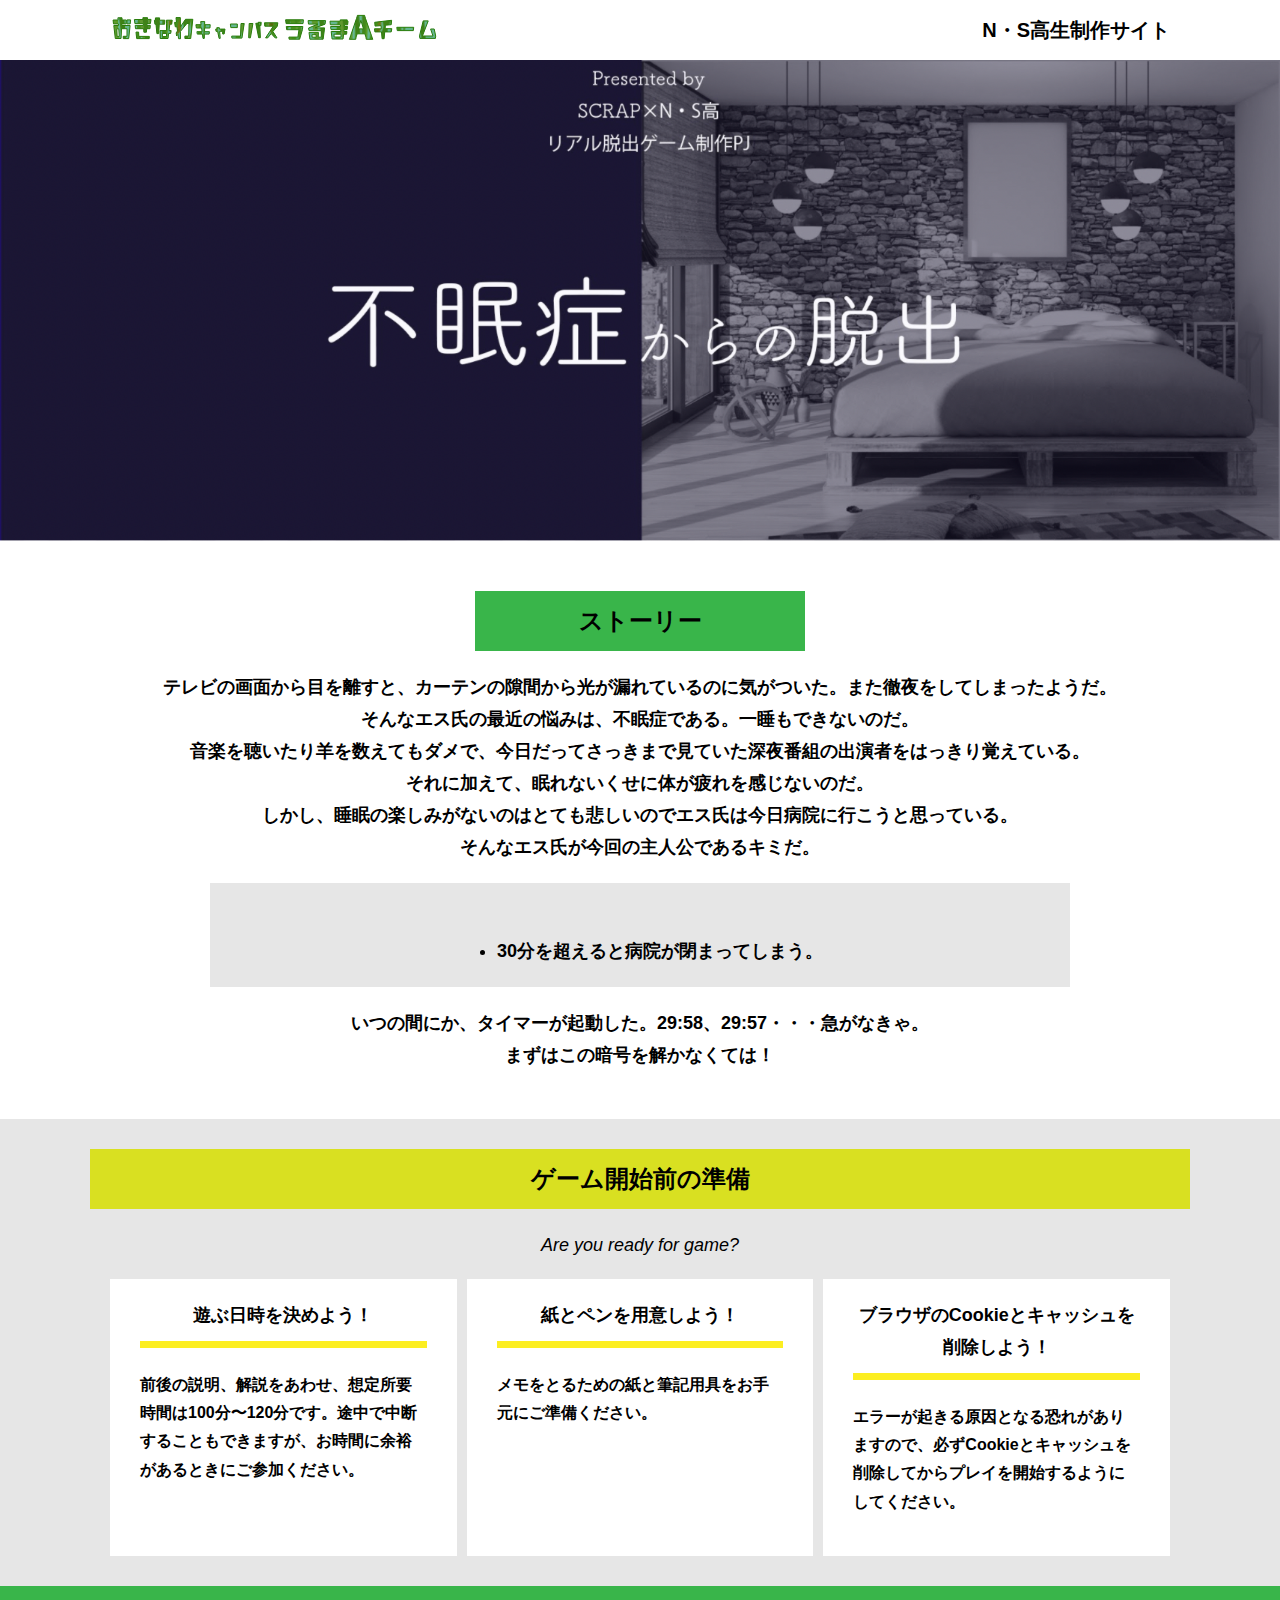
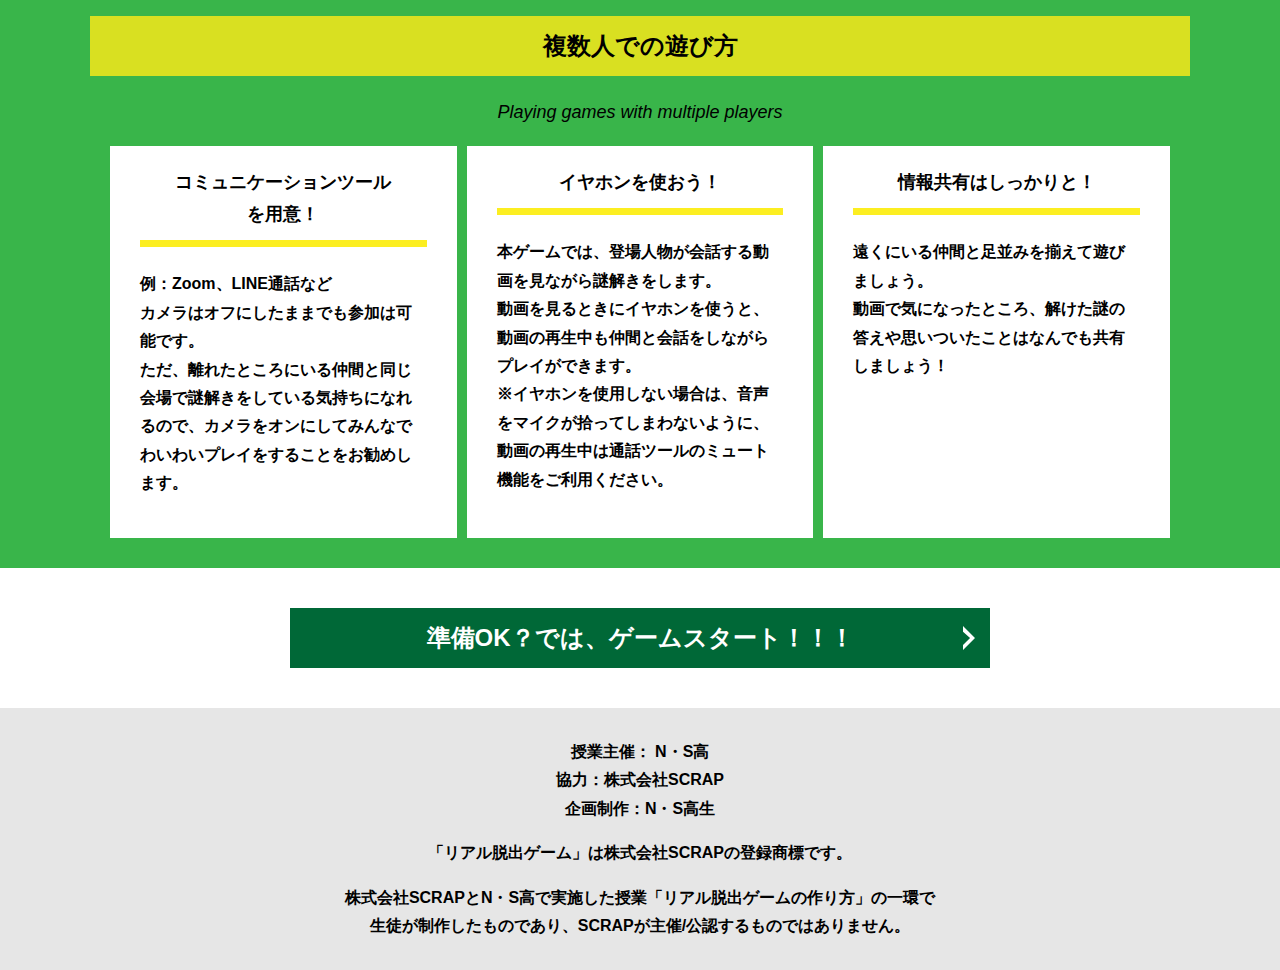
==== index.html @ b4cab255 "Update index.html" ====
<!DOCTYPE html>
<html lang="ja">
<head>
  <meta charset="UTF-8">
  <meta http-equiv="X-UA-Compatible" content="IE=edge">
  <meta name="viewport" content="width=device-width, initial-scale=1.0">
  <title>不眠症からの脱出 │ Project N</title>
  <link rel="stylesheet" href="assets/css/normalize.css">
  <link rel="stylesheet" href="assets/css/style.css">
</head>
<body>
  <svg width="0" height="0" class="hidden">
    <symbol xmlns="http://www.w3.org/2000/svg" viewBox="0 0 12.47 24.94" id="arrow" class="arrow_svg">
      <title>arrow</title>
      <polygon points="0 24.94 0 19.66 7.35 12.47 0 5.92 0 0 12.47 12.47 0 24.94"/>
    </symbol>
  </svg>
  <header class="header">
    <div class="container">
      <div class="header__logo"><img src="assets/images/logo.svg" alt="チームロゴ"></div>
      <div class="header__name">N・S高生制作サイト</div>
    </div>
  </header>
  <main class="main index-page">
    <!-- タイトルエリア　ここから -->
    <h1 class="main-title"><img src="assets/images/TOP2.png" alt="Presented by SCRAP×N・S高リアル脱出ゲーム制作PJ 封鎖された家庭科室からの脱出"></h1>
    <!-- タイトルエリア　ここまで -->
    <section class="section section--story">
      <div class="container">
        <h2 class="section-title section-title--keycolor section-title--story">ストーリー</h2>
        <div class="story">
          <p class="text-center">
            テレビの画面から目を離すと、カーテンの隙間から光が漏れているのに気がついた。また徹夜をしてしまったようだ。<br>
            そんなエス氏の最近の悩みは、不眠症である。一睡もできないのだ。<br>
            音楽を聴いたり羊を数えてもダメで、今日だってさっきまで見ていた深夜番組の出演者をはっきり覚えている。<br>
            それに加えて、眠れないくせに体が疲れを感じないのだ。<br>
            しかし、睡眠の楽しみがないのはとても悲しいのでエス氏は今日病院に行こうと思っている。<br>
            そんなエス氏が今回の主人公であるキミだ。<br>
           </p>
          <div class="story__note__outer bg-color--gray">
            <ul class="story__note">
              
            　 <li>30分を超えると病院が閉まってしまう。</li>
            </ul>
          </div>
          <p class="text-center">いつの間にか、タイマーが起動した。29:58、29:57・・・急がなきゃ。<br>
            まずはこの暗号を解かなくては！</p>
        </div>
      </div>
    </section>
    <section class="section bg-color--gray">
      <div class="container">
        <h2 class="section-title">ゲーム開始前の準備</h2>
        <p class="font-eng text-center">Are you ready for game?</p>
        <!--
          class名"row"内のclass名"column"が横並びになります。
          改行する場合は以下のように追加してください。
          <div class="row">
            <div class="column">
              ～ 内容 ～
            </div>
          </div>
        -->
        <div class="row">
          <div class="column">
            <div class="card">
              <h3 class="card__title">遊ぶ日時を決めよう！</h3>
              <p class="card__content">前後の説明、解説をあわせ、想定所要時間は100分〜120分です。途中で中断することもできますが、お時間に余裕があるときにご参加ください。</p>
            </div>
          </div>
          <div class="column">
            <div class="card">
              <h3 class="card__title">紙とペンを用意しよう！</h3>
              <p class="card__content">メモをとるための紙と筆記用具をお手元にご準備ください。</p>
            </div>
          </div>
          <div class="column">
            <div class="card">
              <h3 class="card__title">ブラウザのCookieとキャッシュを<br>削除しよう！</h3>
              <p class="card__content">エラーが起きる原因となる恐れがありますので、必ずCookieとキャッシュを削除してからプレイを開始するようにしてください。</p>
            </div>
          </div>
        </div>
      </div>
    </section>
    <section class="section bg-color--keycolor">
      <div class="container">
        <h2 class="section-title">複数人での遊び方</h2>
        <p class="font-eng text-center">Playing games with multiple players</p>
        <div class="row">
          <div class="column">
            <div class="card">
              <h3 class="card__title">コミュニケーションツール<br>を用意！</h3>
              <p class="card__content">例：Zoom、LINE通話など<br>
                カメラはオフにしたままでも参加は可能です。<br>
                ただ、離れたところにいる仲間と同じ会場で謎解きをしている気持ちになれるので、カメラをオンにしてみんなでわいわいプレイをすることをお勧めします。</p>
            </div>
          </div>
          <div class="column">
            <div class="card">
              <h3 class="card__title">イヤホンを使おう！</h3>
              <p class="card__content">本ゲームでは、登場人物が会話する動画を見ながら謎解きをします。<br>
                動画を見るときにイヤホンを使うと、動画の再生中も仲間と会話をしながらプレイができます。<br>
                ※イヤホンを使用しない場合は、音声をマイクが拾ってしまわないように、動画の再生中は通話ツールのミュート機能をご利用ください。</p>
            </div>
          </div>
          <div class="column">
            <div class="card">
              <h3 class="card__title">情報共有はしっかりと！</h3>
              <p class="card__content">遠くにいる仲間と足並みを揃えて遊びましょう。<br>
                動画で気になったところ、解けた謎の答えや思いついたことはなんでも共有しましょう！</p>
            </div>
          </div>
        </div>
      </div>
    </section>
    <section class="section">
      <div class="container">
        <a class="btn" href="main.html">準備OK？では、ゲームスタート！！！<svg class="btn__arrow"><use xlink:href="#arrow"></use></svg></a>
      </div>
    </section>
  </main>
  <footer class="footer section bg-color--gray">
    <div class="container">
      <p class="text-center">授業主催： N・S高<br>協力：株式会社SCRAP<br>企画制作：N・S高生</p>
      <p class="text-center">「リアル脱出ゲーム」は株式会社SCRAPの登録商標です。</p>
      <p class="text-center">株式会社SCRAPとN・S高で実施した授業「リアル脱出ゲームの作り方」の一環で<br>生徒が制作したものであり、SCRAPが主催/公認するものではありません。</p>
    </div>
  </footer>
</body>
</html>
---- assets/css/style.css ----
@charset "UTF-8";
/****************************
 * 共通CSSのテンプレートです。
*****************************/
*,
*::before,
*::after {
  -webkit-box-sizing: border-box;
          box-sizing: border-box;
}

html {
  font-size: 18px;
  -webkit-box-sizing: border-box;
          box-sizing: border-box;
}

body {
  overflow-x: hidden;
  font-family: "游ゴシック体", "Yu Gothic", YuGothic, "ヒラギノ角ゴ Pro", "Hiragino Kaku Gothic Pro", "メイリオ", "Meiryo", sans-serif;
  font-size: 18px;
  line-height: 1.77778;
  font-weight: bold;
  text-decoration: none;
  border: none;
  list-style: none;
  color: #000;
  margin: 0;
}

img {
  width: 100%;
}

figure {
  margin: 0;
}

figcaption {
  margin-top: 30px;
  font-size: 14px;
}

@media screen and (max-width: 767px) {
  figcaption {
    font-size: 13px;
  }
}

input[type=text] {
  font-size: 18px;
  border: none;
  padding: 25px 35px;
  display: block;
  margin: 0 auto;
  max-width: 580px;
  width: 100%;
}

::-webkit-input-placeholder {
  color: #999;
}

:-ms-input-placeholder {
  color: #999;
}

::-ms-input-placeholder {
  color: #999;
}

::placeholder {
  color: #999;
}

button {
  cursor: pointer;
  display: block;
  border: none;
  margin: 0 auto;
  background-color: #006837;
  color: #fff;
  width: 287px;
  height: 55px;
}

/*******************
* Layout
*******************/
.section {
  padding-top: 30px;
  padding-bottom: 30px;
}

.section--clear {
  /* ステージクリア画面 */
  position: fixed;
  display: none;
  /* 読み込み時に一瞬表示されるのを防ぐ */
  -webkit-box-pack: center;
      -ms-flex-pack: center;
          justify-content: center;
  -webkit-box-align: center;
      -ms-flex-align: center;
          align-items: center;
  top: 0;
  bottom: 0;
  left: 0;
  right: 0;
  z-index: 200;
}

.section--clear.isClear {
  display: -webkit-box;
  display: -ms-flexbox;
  display: flex;
}

.container {
  width: 1100px;
  padding-left: 20px;
  padding-right: 20px;
  margin: 0 auto;
}

@media screen and (max-width: 1100px) {
  .container {
    width: calc(100% - 40px);
  }
}

.row {
  display: -webkit-box;
  display: -ms-flexbox;
  display: flex;
  -ms-flex-line-pack: stretch;
      align-content: stretch;
  gap: 10px;
}

.row + .row {
  margin-top: 20px;
}

.column {
  width: 100%;
}

.card {
  background-color: #fff;
  margin-bottom: 20px;
  height: 100%;
}

.card__title {
  font-size: 18px;
  text-align: center;
  margin: 0;
  padding: 20px 30px;
  position: relative;
  cursor: pointer;
}

.card__content {
  -webkit-transition: all 0.3s;
  transition: all 0.3s;
  font-size: 16px;
  padding: 20px 30px;
  margin: 0;
  position: relative;
}

.card__content::before {
  display: block;
  content: '';
  width: calc(100% - 60px);
  height: 7px;
  background-color: #fcee21;
  position: absolute;
  top: -10px;
  left: 30px;
}

.hint-page .card {
  height: auto;
}

.hint-page .card__content {
  display: none;
  text-align: center;
}

.hint-page .card__arrow {
  position: absolute;
  top: calc(50% - 12px);
  right: 45px;
  -webkit-transform: rotate(90deg);
          transform: rotate(90deg);
  -webkit-transition: all 0.3s;
  transition: all 0.3s;
  fill: #009245;
  width: 12px;
  height: 24px;
}

.hint-page .card.is-open .card__content {
  display: block;
}

.hint-page .card.is-open .card__arrow {
  -webkit-transform: rotate(-90deg);
          transform: rotate(-90deg);
}

.box {
  padding: 35px 30px;
}

.youtube {
  position: relative;
  width: 100%;
  padding-top: 56.25%;
}

.youtube iframe {
  position: absolute;
  top: 0;
  left: 0;
  width: 100%;
  height: 100%;
}

.youtube__container {
  max-width: 800px;
  margin: 0 auto;
}

/*********************
* Color
*********************/
.bg-color--keycolor {
  background-color: #39b54a;
}

.bg-color--subcolor {
  background-color: #d9e021;
}

.bg-color--gray {
  background-color: #e6e6e6;
}

/*********************
* title
**********************/
.main-title {
  margin: 0;
}

.sub-title {
  text-align: center;
  font-size: 18px;
  line-height: 1.66667;
}

.sub-title__bg {
  background-color: #fcee21;
  padding-left: 1rem;
  padding-right: 1rem;
}

.section-title {
  font-size: 24px;
  line-height: 1.75;
  text-align: center;
  padding: 9px 20px;
  background-color: #d9e021;
  margin: 0 -20px 20px -20px;
}

.section-title__stage {
  display: inline-block;
  margin-right: 2rem;
}

.section-title--keycolorlight {
  background-color: #8cc63f;
}

.section-title--keycolorlight .section-title__stage {
  color: #fff;
}

.section-title--keycolor {
  background-color: #39b54a;
}

.section-title--story {
  width: 330px;
  margin: 0 auto 20px;
}

.section-title--border {
  position: relative;
  font-size: 30px;
  text-align: center;
  line-height: 1.06667;
  margin: 0;
  padding-bottom: 15px;
  color: #006837;
}

.section-title--border::after {
  position: absolute;
  bottom: 0;
  left: calc(50% - 95px);
  display: block;
  content: '';
  background-color: #fff;
  height: 2.6px;
  width: 190px;
}

/******************
* text
******************/
.font-eng {
  font-style: italic;
  font-weight: normal;
}

/*************************
* Button
*************************/
.btn {
  display: block;
  text-decoration: none;
  cursor: pointer;
  background-color: #006837;
  color: #fff;
  font-size: 24px;
  line-height: 1.54167;
  text-align: center;
  padding: 11.5px;
  width: calc(100% - 40px);
  max-width: 700px;
  margin: 10px auto;
  position: relative;
}

.btn:hover {
  opacity: 0.7;
}

.btn__arrow {
  position: absolute;
  top: calc(50% - 12px);
  right: 15px;
  fill: #fff;
  width: 12px;
  height: 24px;
}

/****************
* header
*****************/
.header {
  background-color: #fff;
  height: 60px;
}

.header .container {
  display: -webkit-box;
  display: -ms-flexbox;
  display: flex;
  -webkit-box-pack: justify;
      -ms-flex-pack: justify;
          justify-content: space-between;
  -webkit-box-align: center;
      -ms-flex-align: center;
          align-items: center;
  height: 100%;
}

.header__logo {
  width: 330px;
  height: 42px;
}

.header__name {
  font-size: 20px;
  line-height: 1.1;
}

.footer {
  font-size: 16px;
}

.footer p:first-child {
  margin-top: 0;
}

.footer p:last-child {
  margin-bottom: 0;
}

/********************
* main
********************/
.story__note {
  margin: 0;
}

.story__note__outer {
  width: 860px;
  display: -webkit-box;
  display: -ms-flexbox;
  display: flex;
  padding: 20px;
  margin: 20px auto;
  -webkit-box-pack: center;
      -ms-flex-pack: center;
          justify-content: center;
}

@media screen and (max-width: 940px) {
  .story__note__outer {
    width: 100%;
  }
}

.stage-column__container + .stage-column__container {
  border-top: 2px solid #fff;
}

.answer {
  font-size: 18px;
  margin-bottom: 20px;
  line-height: 80px;
  word-spacing: 20px;
}

.err-message {
  color: #c1272d;
  font-size: 18px;
  text-align: center;
}

.link-hint {
  text-align: center;
  display: block;
  margin-top: 20px;
}

.clear-message {
  background-color: #d9e021;
  padding: 30px 30px 60px;
  position: relative;
}

.clear-message__title {
  position: relative;
  display: block;
  text-align: center;
  color: #006837;
  font-size: 30px;
  padding-bottom: 10px;
  margin-bottom: 35px;
}

.clear-message__title::after {
  content: '';
  position: absolute;
  display: block;
  width: 183px;
  height: 2px;
  background-color: #fff;
  bottom: 0;
  left: calc(50% - (183px/2));
}

.clear-message__content {
  text-align: center;
}

.clear-message__btn {
  position: absolute;
  bottom: -30px;
  left: calc(50% - 144px);
  width: 288px;
  margin: 0;
}

/********************
* Utility
********************/
.text-center {
  text-align: center;
}

.text-left {
  text-align: left;
}

.text-right {
  text-align: right;
}

.hidden {
  display: none;
}
/*# sourceMappingURL=style.css.map */
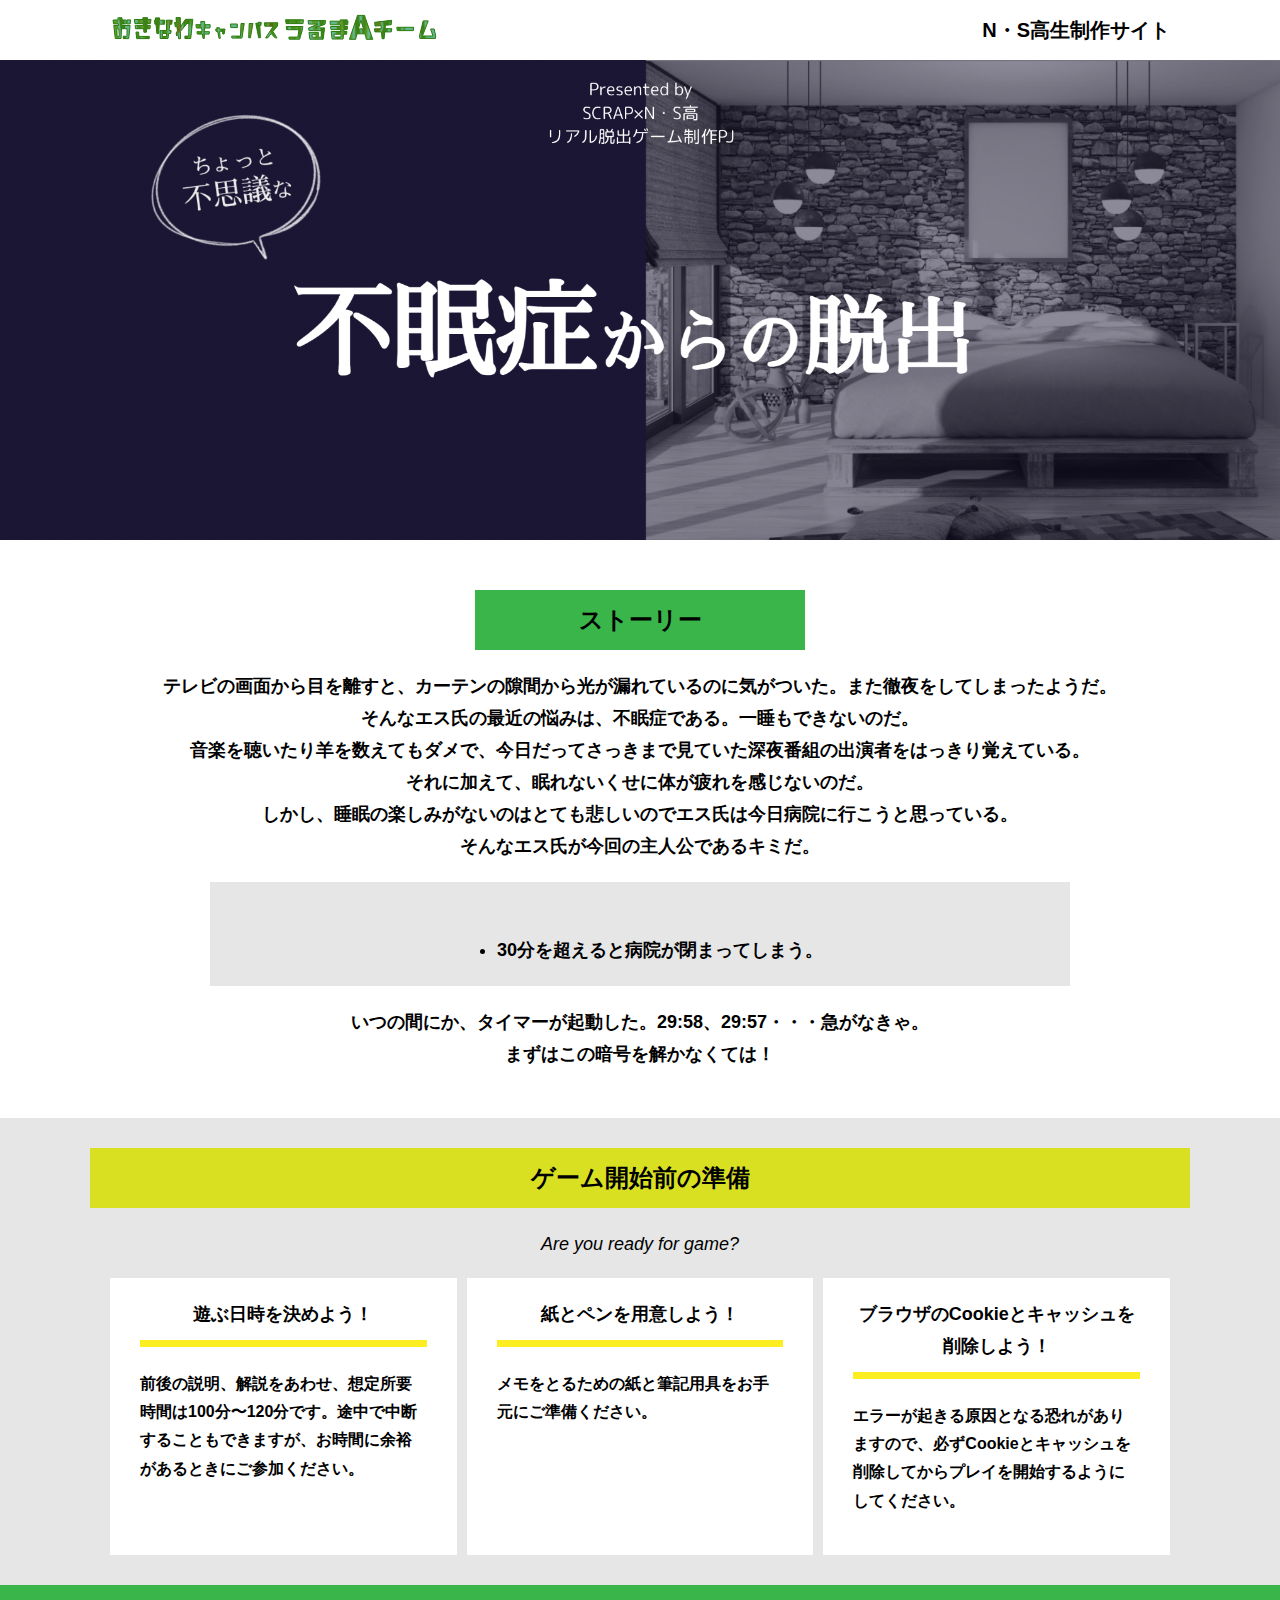
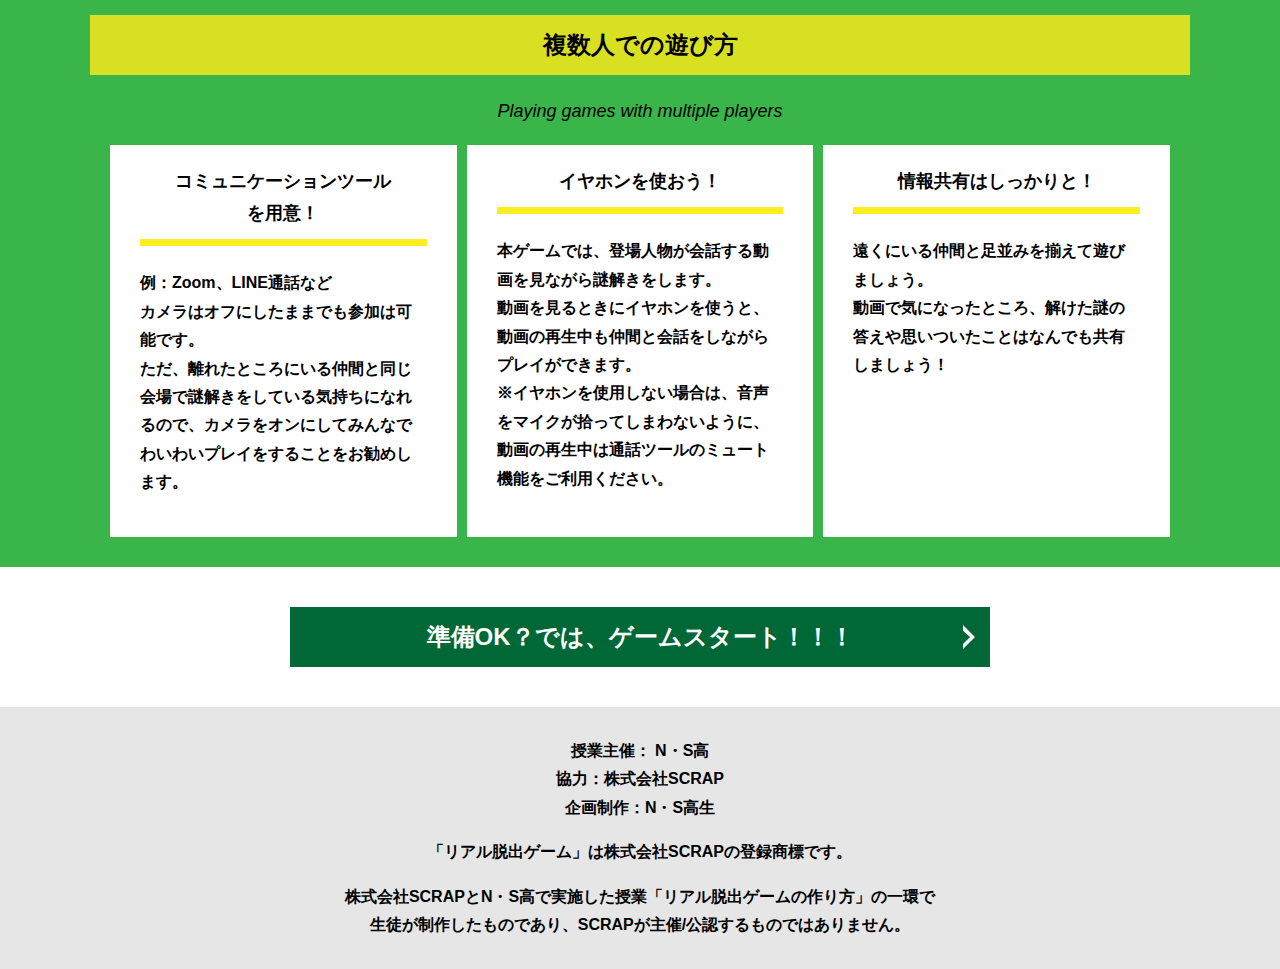
==== commit c7f6ae1f: "Update index.html" ====
--- a/index.html
+++ b/index.html
@@ -23,7 +23,7 @@
   </header>
   <main class="main index-page">
     <!-- タイトルエリア　ここから -->
-    <h1 class="main-title"><img src="assets/images/TOP2.png" alt="Presented by SCRAP×N・S高リアル脱出ゲーム制作PJ 封鎖された家庭科室からの脱出"></h1>
+    <h1 class="main-title"><img src="assets/images/top10.png" alt="Presented by SCRAP×N・S高リアル脱出ゲーム制作PJ 封鎖された家庭科室からの脱出"></h1>
     <!-- タイトルエリア　ここまで -->
     <section class="section section--story">
       <div class="container">
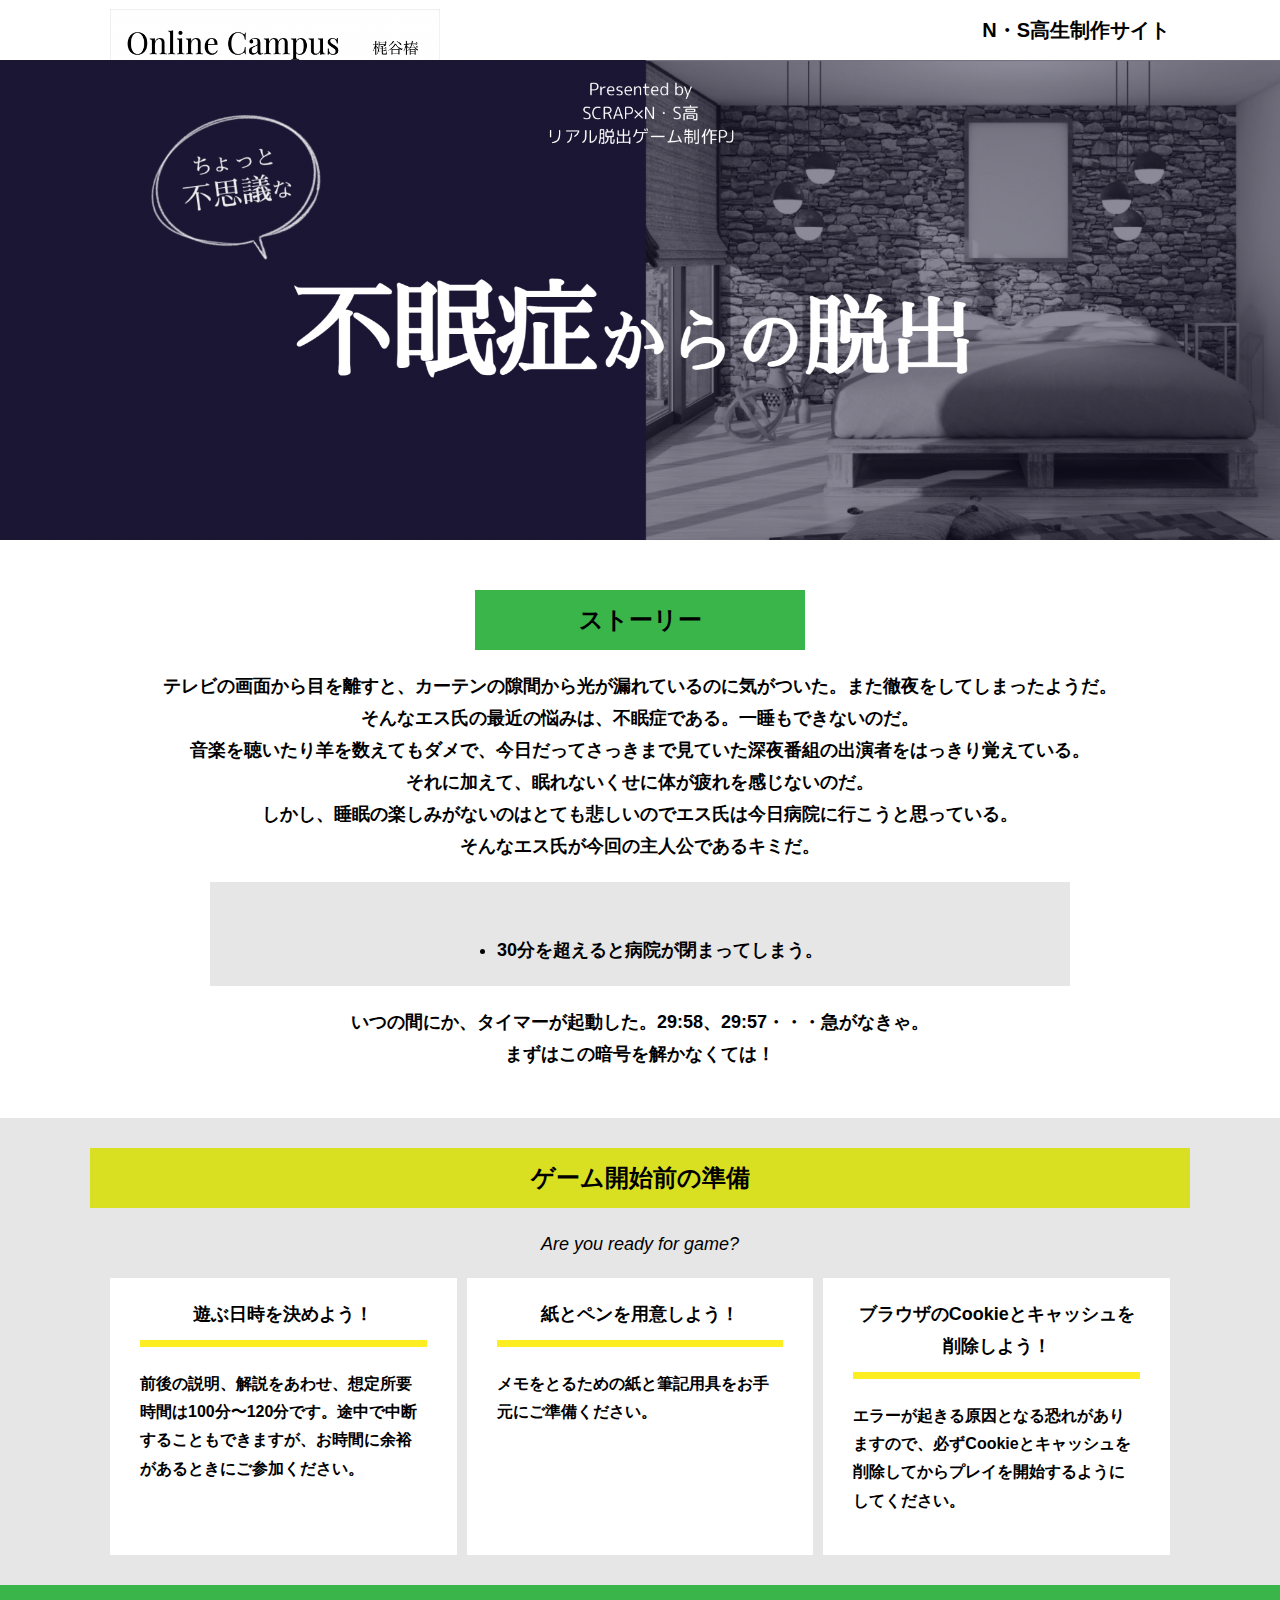
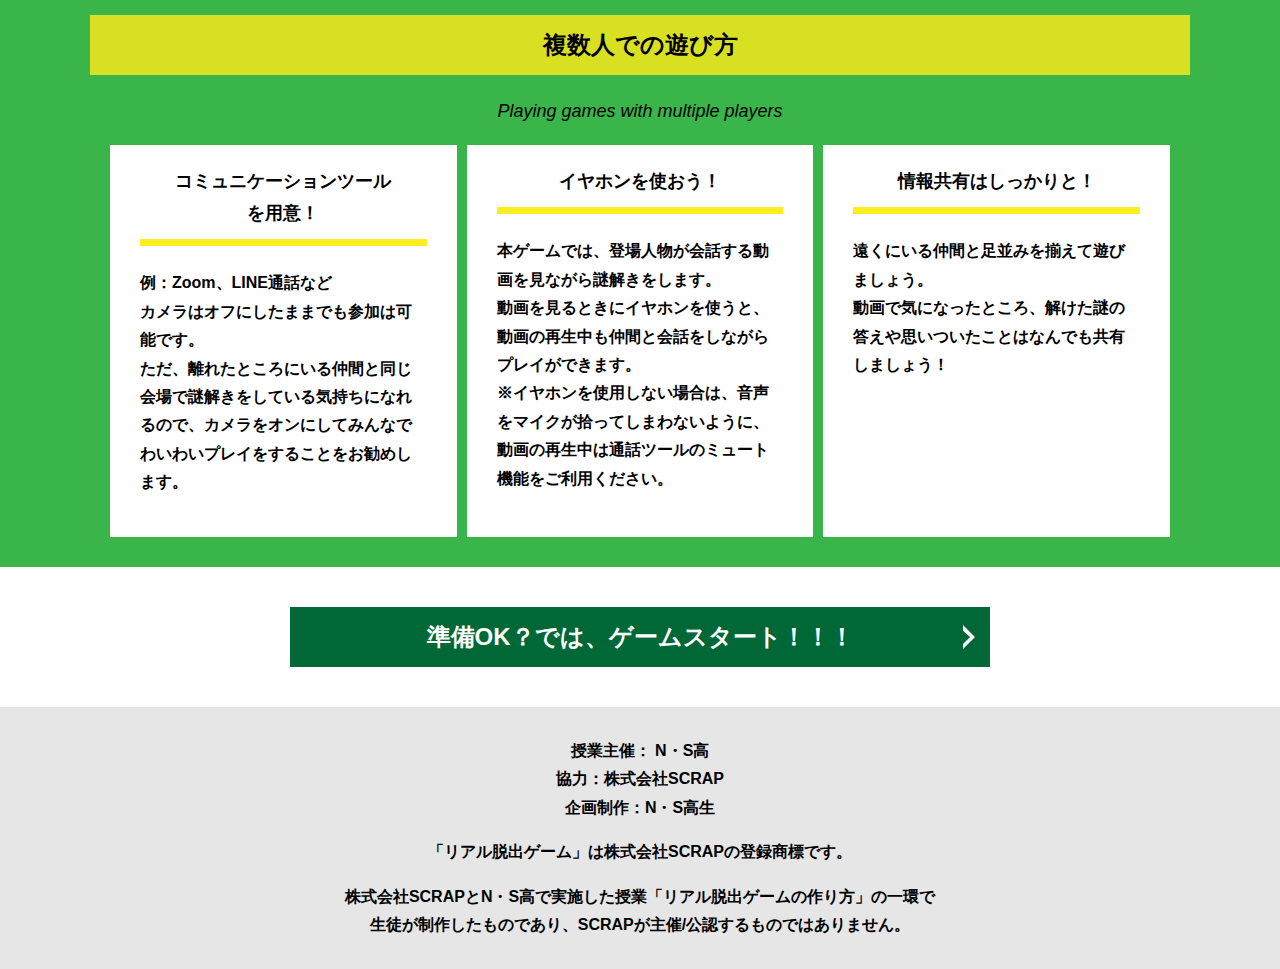
==== commit 01dba148: "Update index.html" ====
--- a/index.html
+++ b/index.html
@@ -17,7 +17,7 @@
   </svg>
   <header class="header">
     <div class="container">
-      <div class="header__logo"><img src="assets/images/logo.svg" alt="チームロゴ"></div>
+      <div class="header__logo"><img src="assets/images/logo1.png" alt="チームロゴ"></div>
       <div class="header__name">N・S高生制作サイト</div>
     </div>
   </header>
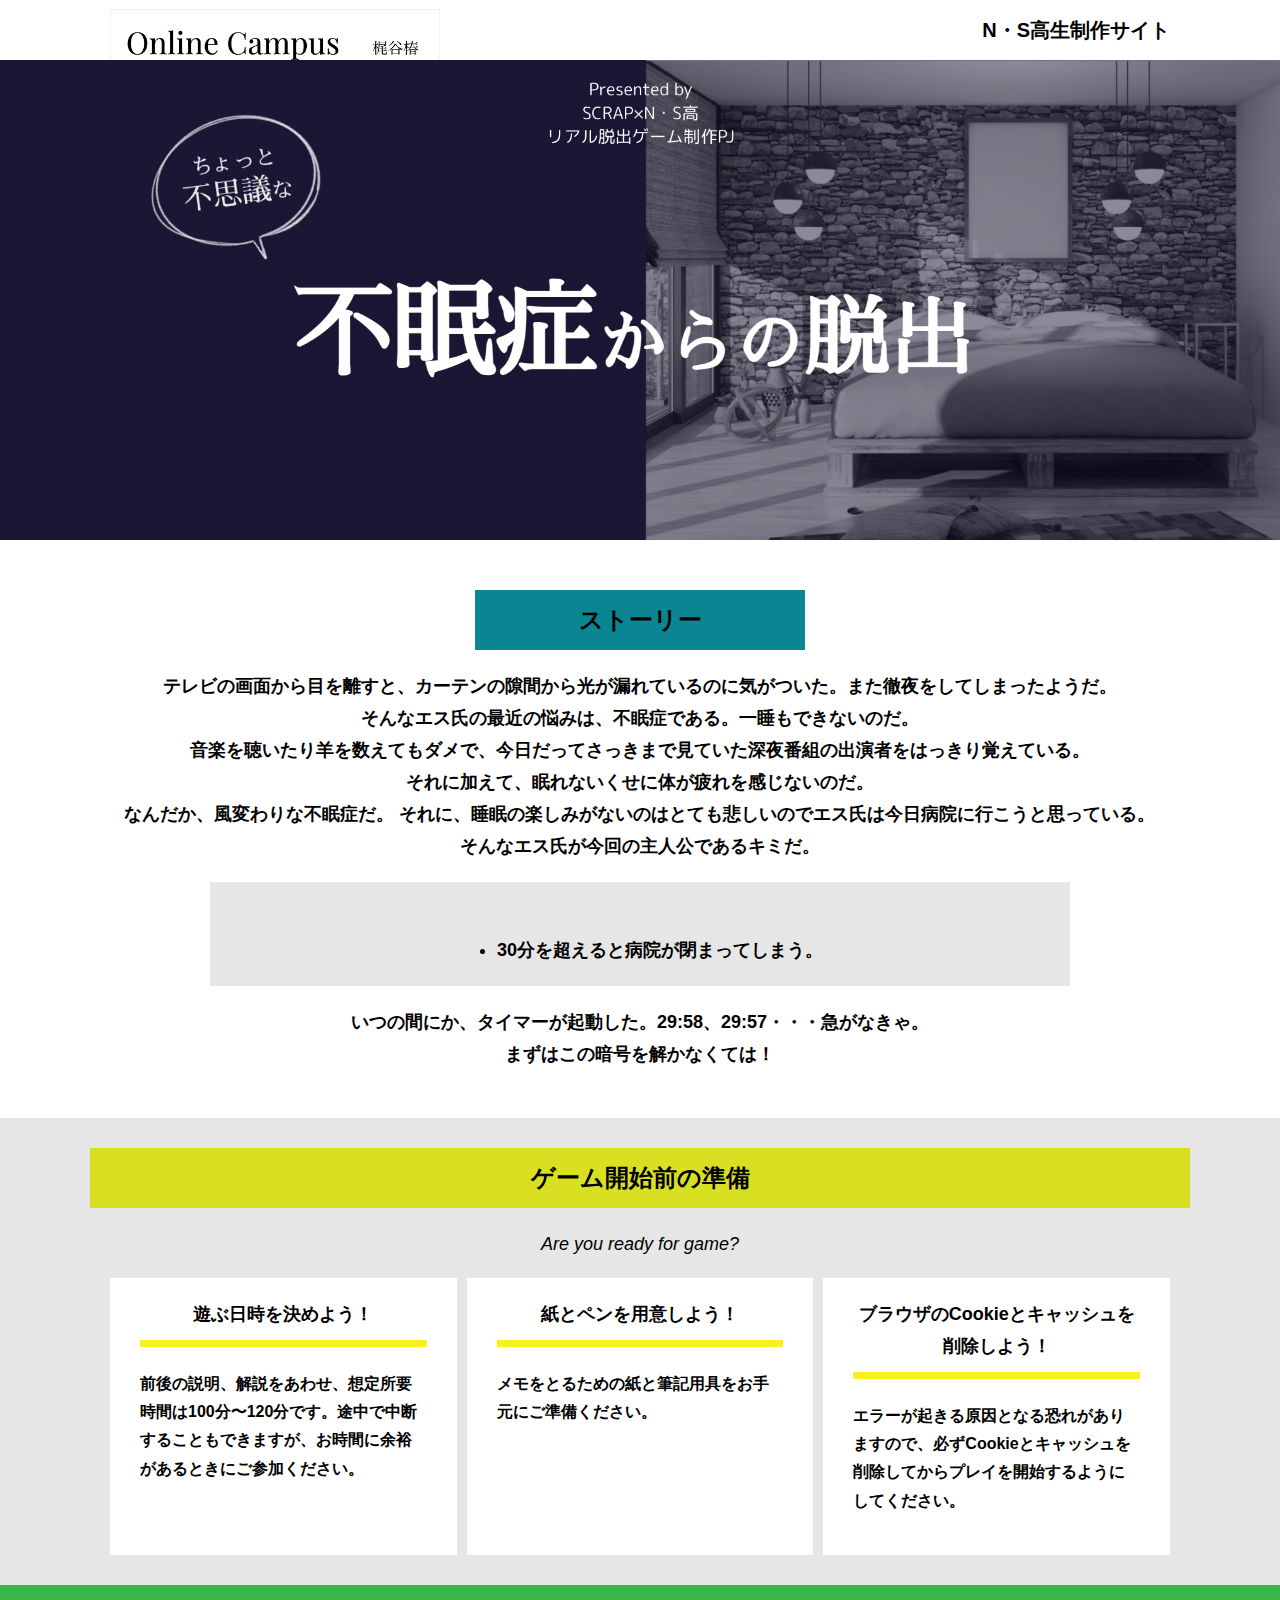
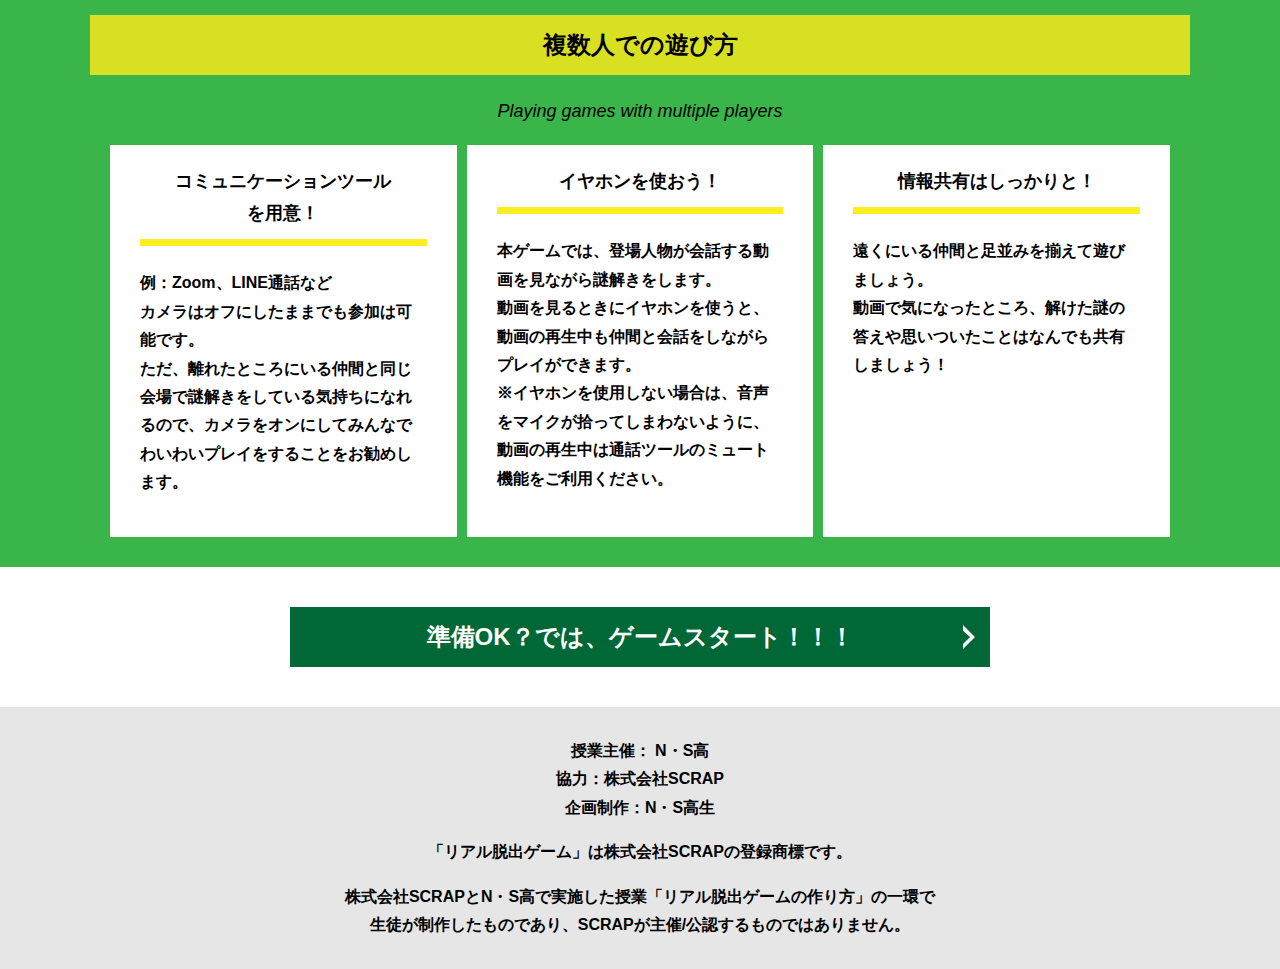
==== commit 97f23b0b: "Update index.html" ====
--- a/index.html
+++ b/index.html
@@ -34,7 +34,8 @@
             そんなエス氏の最近の悩みは、不眠症である。一睡もできないのだ。<br>
             音楽を聴いたり羊を数えてもダメで、今日だってさっきまで見ていた深夜番組の出演者をはっきり覚えている。<br>
             それに加えて、眠れないくせに体が疲れを感じないのだ。<br>
-            しかし、睡眠の楽しみがないのはとても悲しいのでエス氏は今日病院に行こうと思っている。<br>
+            なんだか、風変わりな不眠症だ。
+            それに、睡眠の楽しみがないのはとても悲しいのでエス氏は今日病院に行こうと思っている。<br>
             そんなエス氏が今回の主人公であるキミだ。<br>
            </p>
           <div class="story__note__outer bg-color--gray">
--- a/assets/css/style.css
+++ b/assets/css/style.css
@@ -292,7 +292,7 @@
 }
 
 .section-title--keycolor {
-  background-color: #39b54a;
+  background-color: #098692;
 }
 
 .section-title--story {
@@ -307,7 +307,7 @@
   line-height: 1.06667;
   margin: 0;
   padding-bottom: 15px;
-  color: #006837;
+  color: #098692;
 }
 
 .section-title--border::after {
@@ -509,4 +509,4 @@
 .hidden {
   display: none;
 }
-/*# sourceMappingURL=style.css.map */+/*# sourceMappingURL=style.css.map */
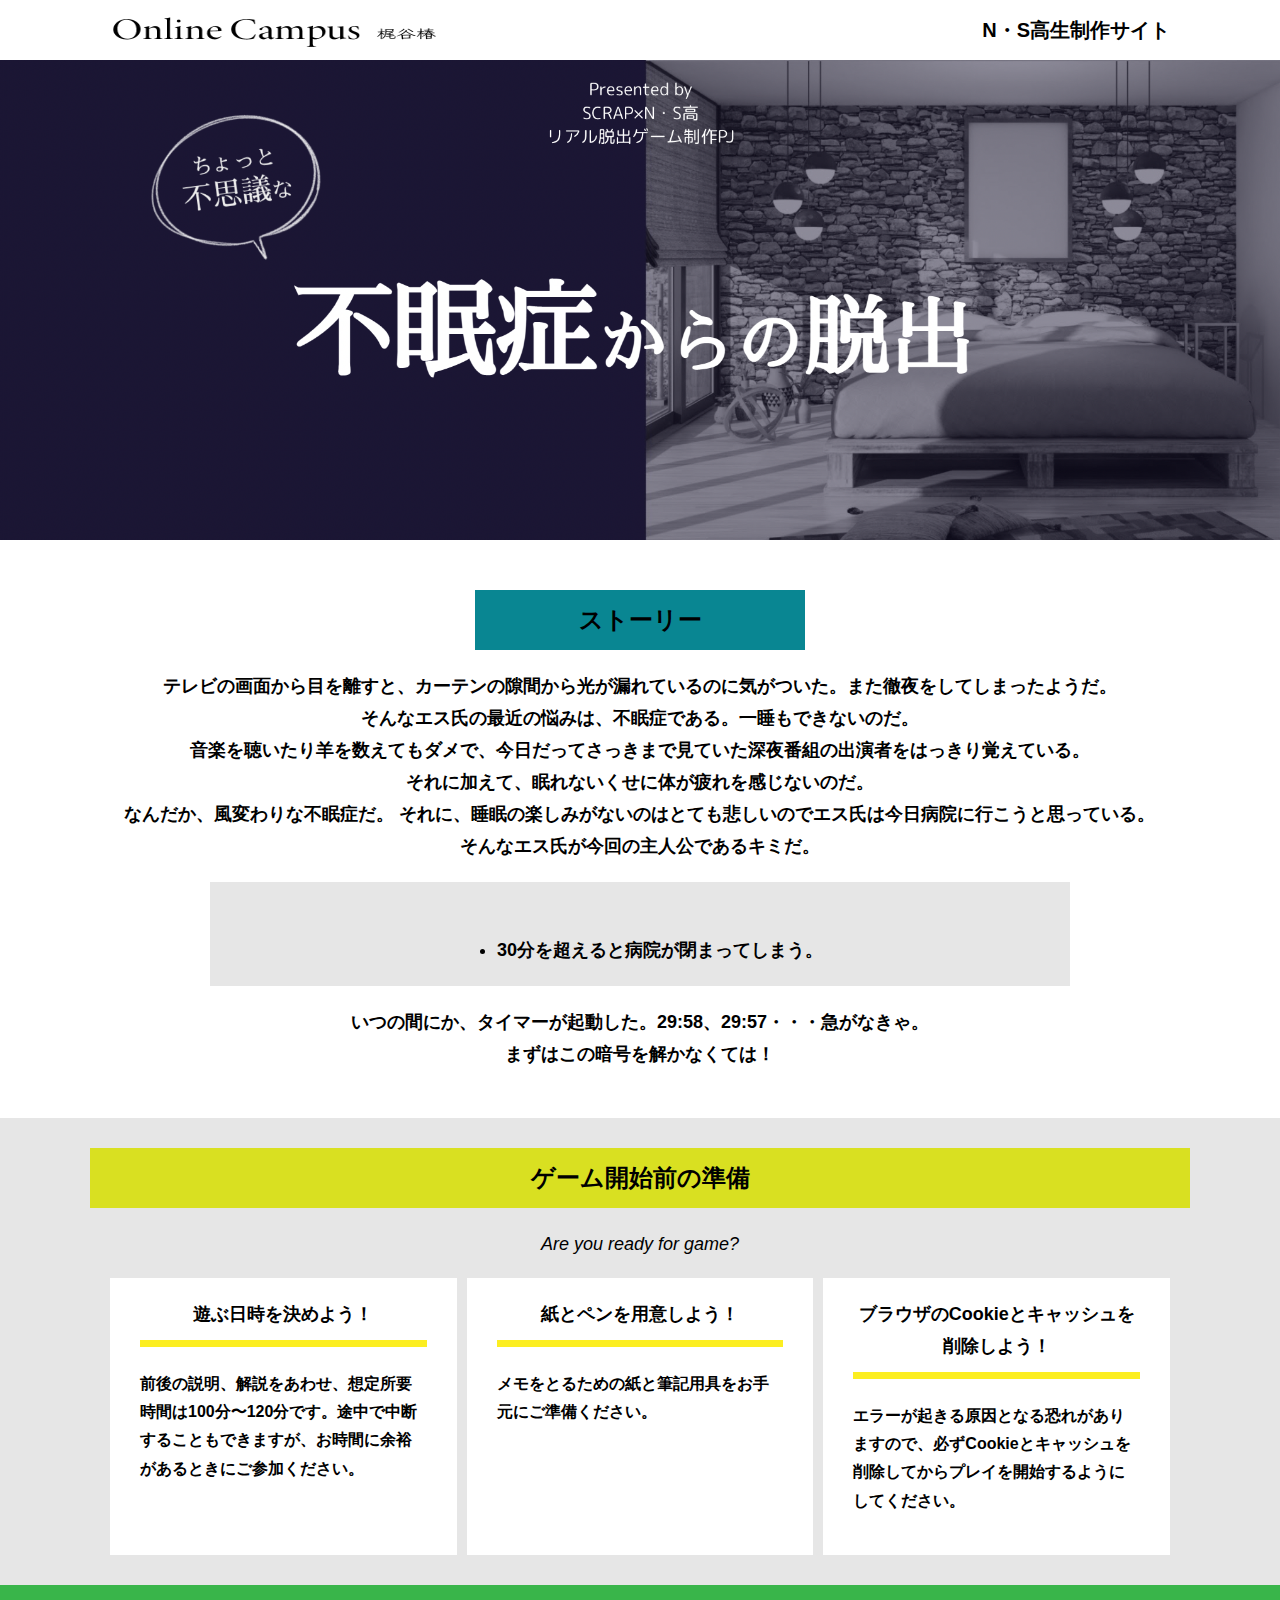
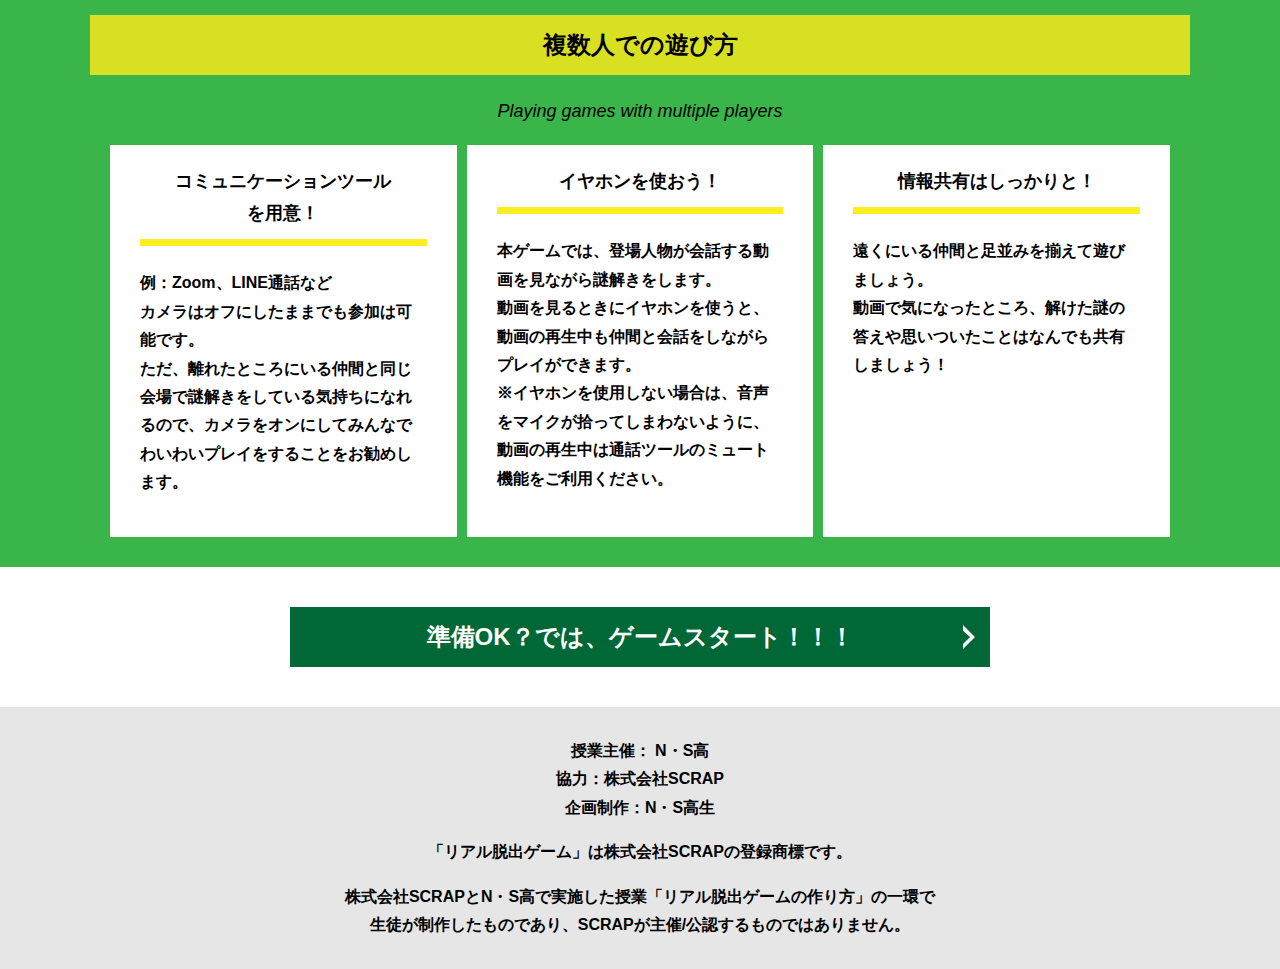
==== commit eb4e1f8b: "Update index.html" ====
--- a/index.html
+++ b/index.html
@@ -17,7 +17,7 @@
   </svg>
   <header class="header">
     <div class="container">
-      <div class="header__logo"><img src="assets/images/logo1.png" alt="チームロゴ"></div>
+      <div class="header__logo"><img src="assets/images/logo1.png" width="200" height="42" alt="チームロゴ"></div>
       <div class="header__name">N・S高生制作サイト</div>
     </div>
   </header>
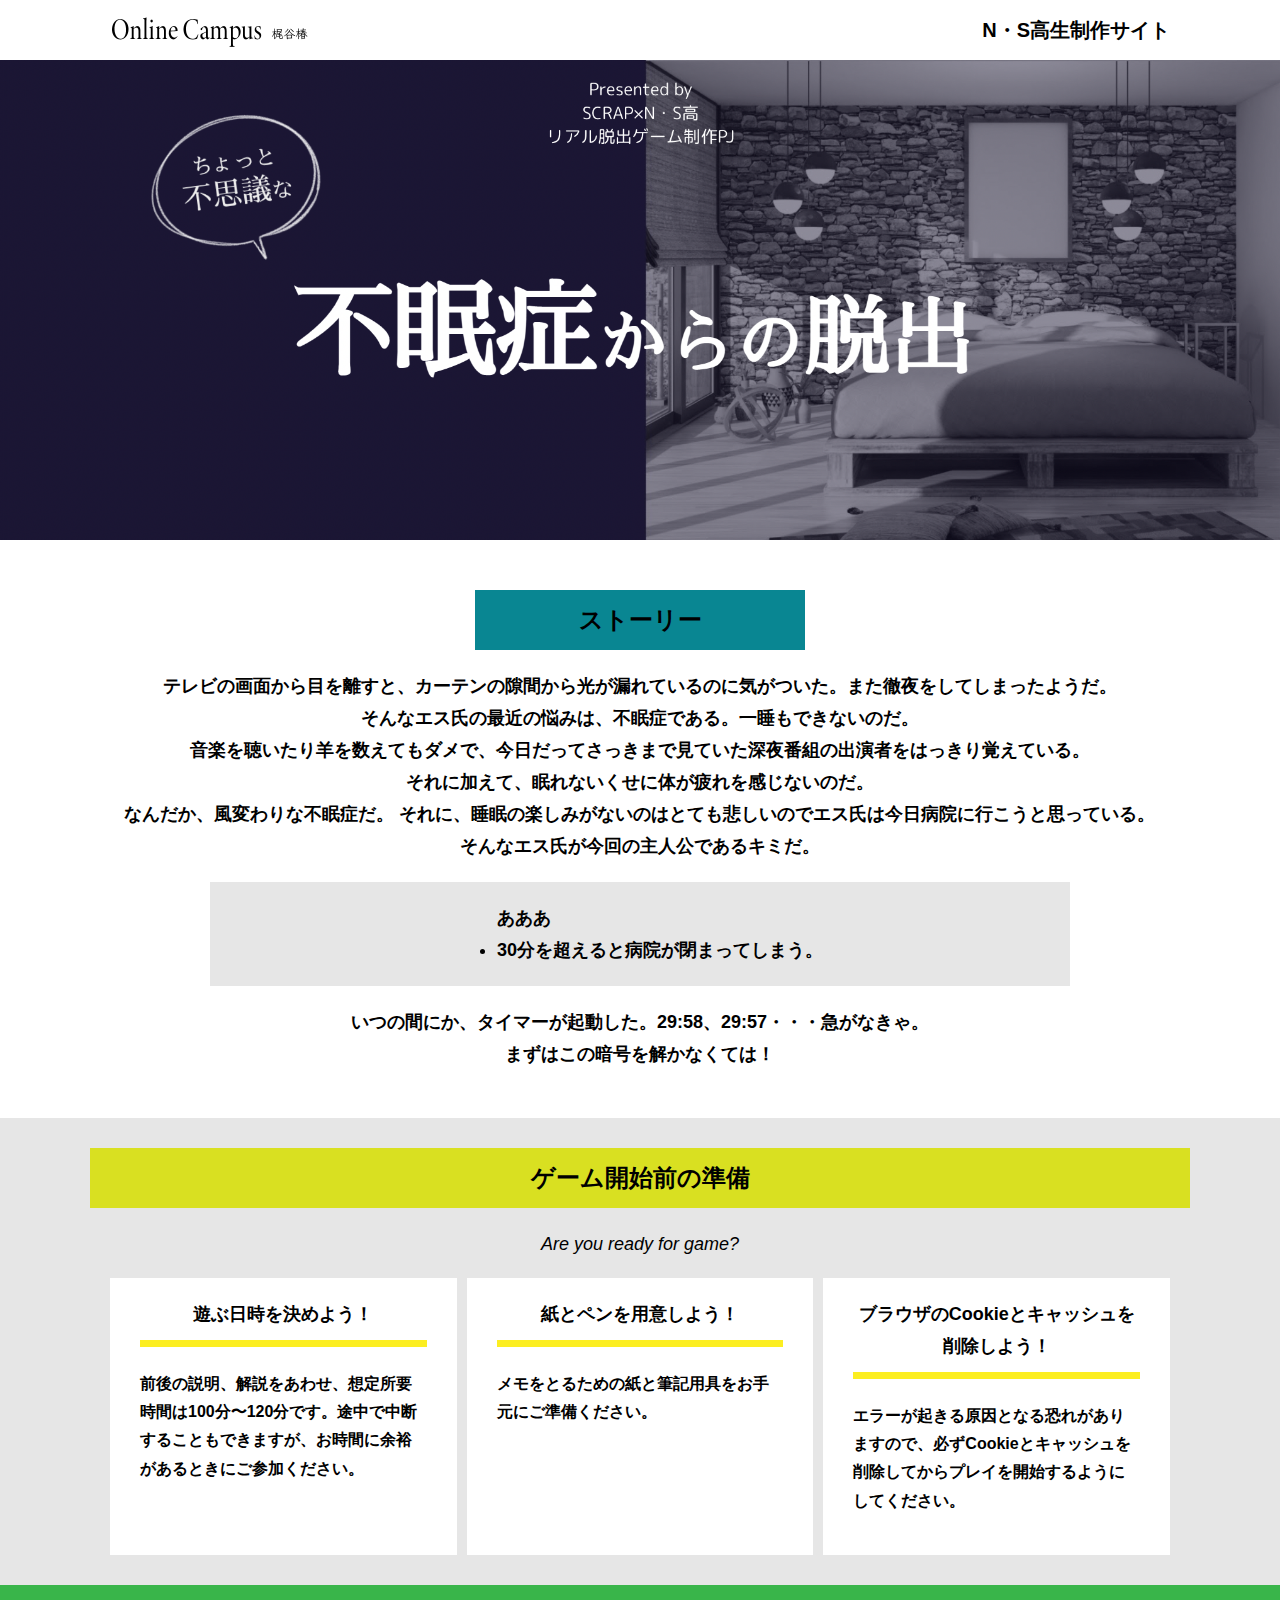
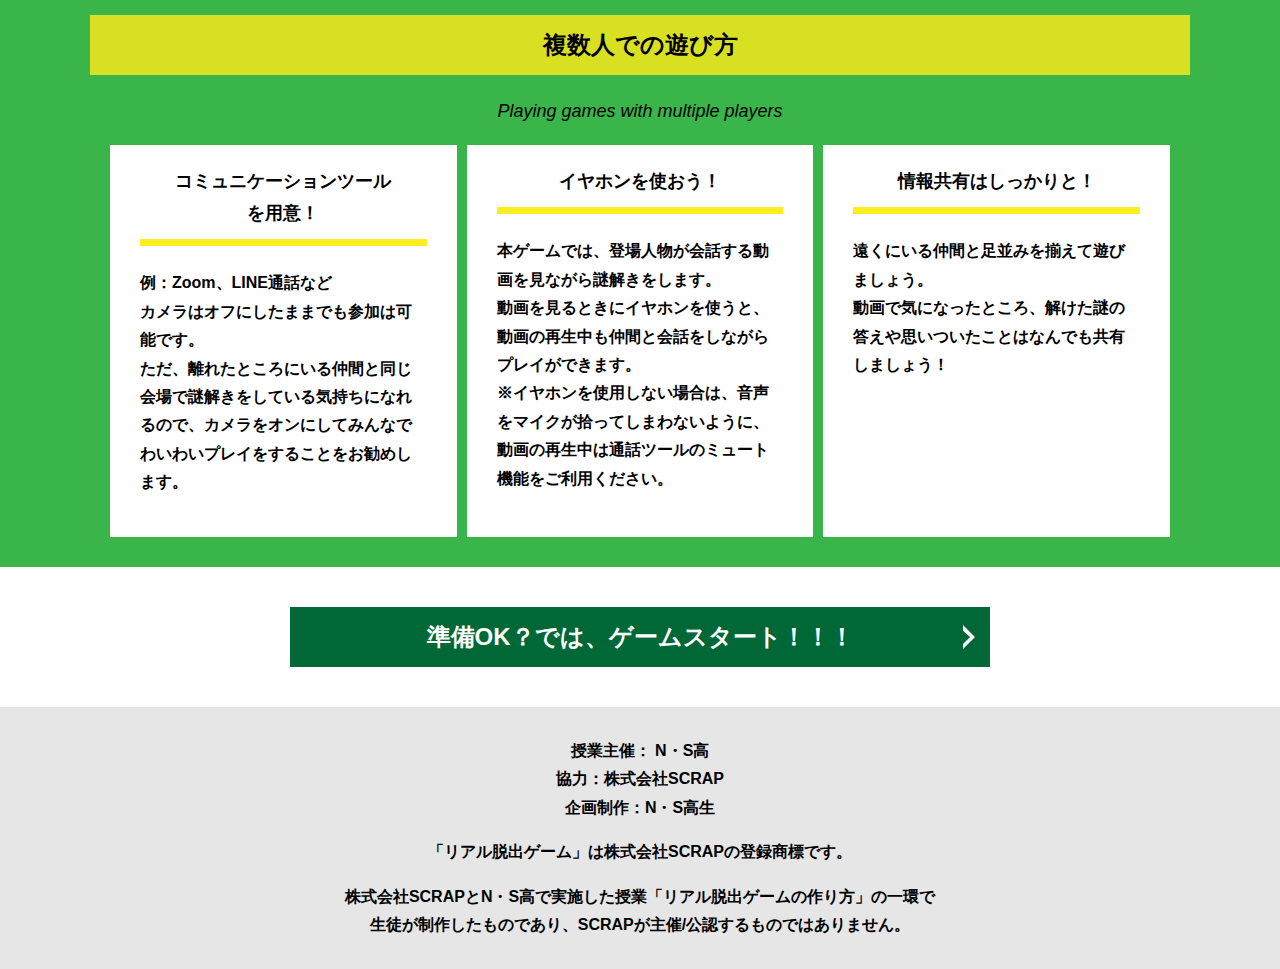
==== commit 62b29346: "Update index.html" ====
--- a/index.html
+++ b/index.html
@@ -40,7 +40,7 @@
            </p>
           <div class="story__note__outer bg-color--gray">
             <ul class="story__note">
-              
+              あああ
             　 <li>30分を超えると病院が閉まってしまう。</li>
             </ul>
           </div>
--- a/assets/css/style.css
+++ b/assets/css/style.css
@@ -383,7 +383,7 @@
 }
 
 .header__logo {
-  width: 330px;
+  width: 200px;
   height: 42px;
 }
 
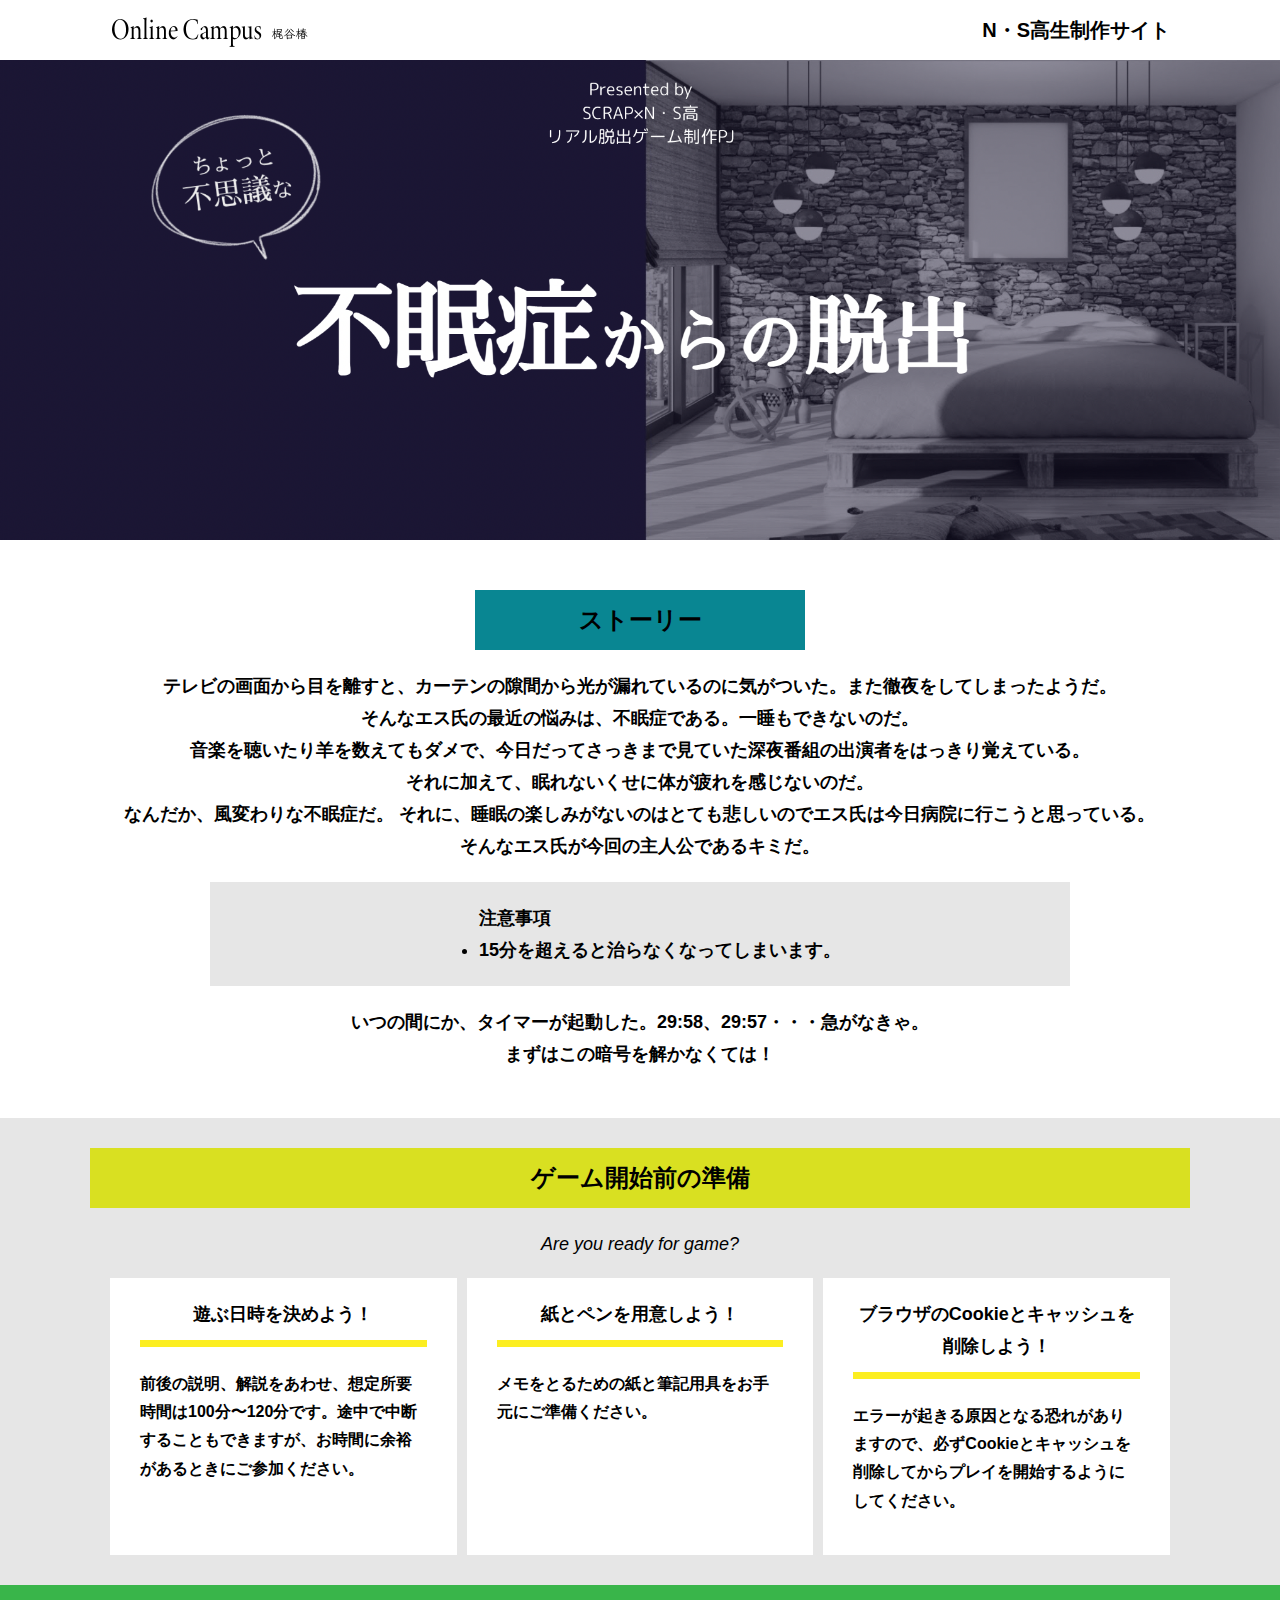
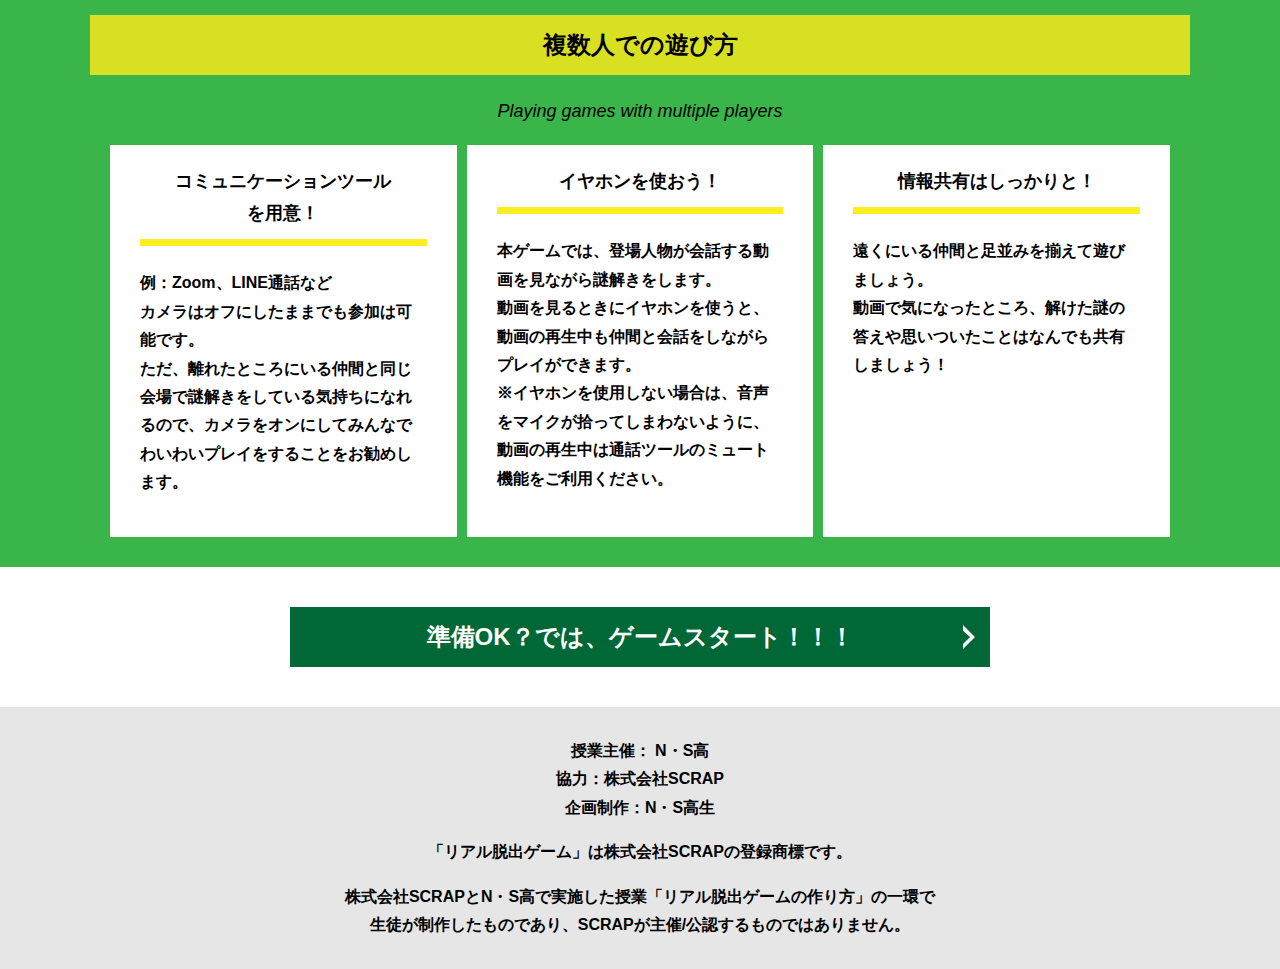
==== commit 8f892908: "Update index.html" ====
--- a/index.html
+++ b/index.html
@@ -40,8 +40,8 @@
            </p>
           <div class="story__note__outer bg-color--gray">
             <ul class="story__note">
-              あああ
-            　 <li>30分を超えると病院が閉まってしまう。</li>
+              注意事項
+            　 <li>15分を超えると治らなくなってしまいます。</li>
             </ul>
           </div>
           <p class="text-center">いつの間にか、タイマーが起動した。29:58、29:57・・・急がなきゃ。<br>
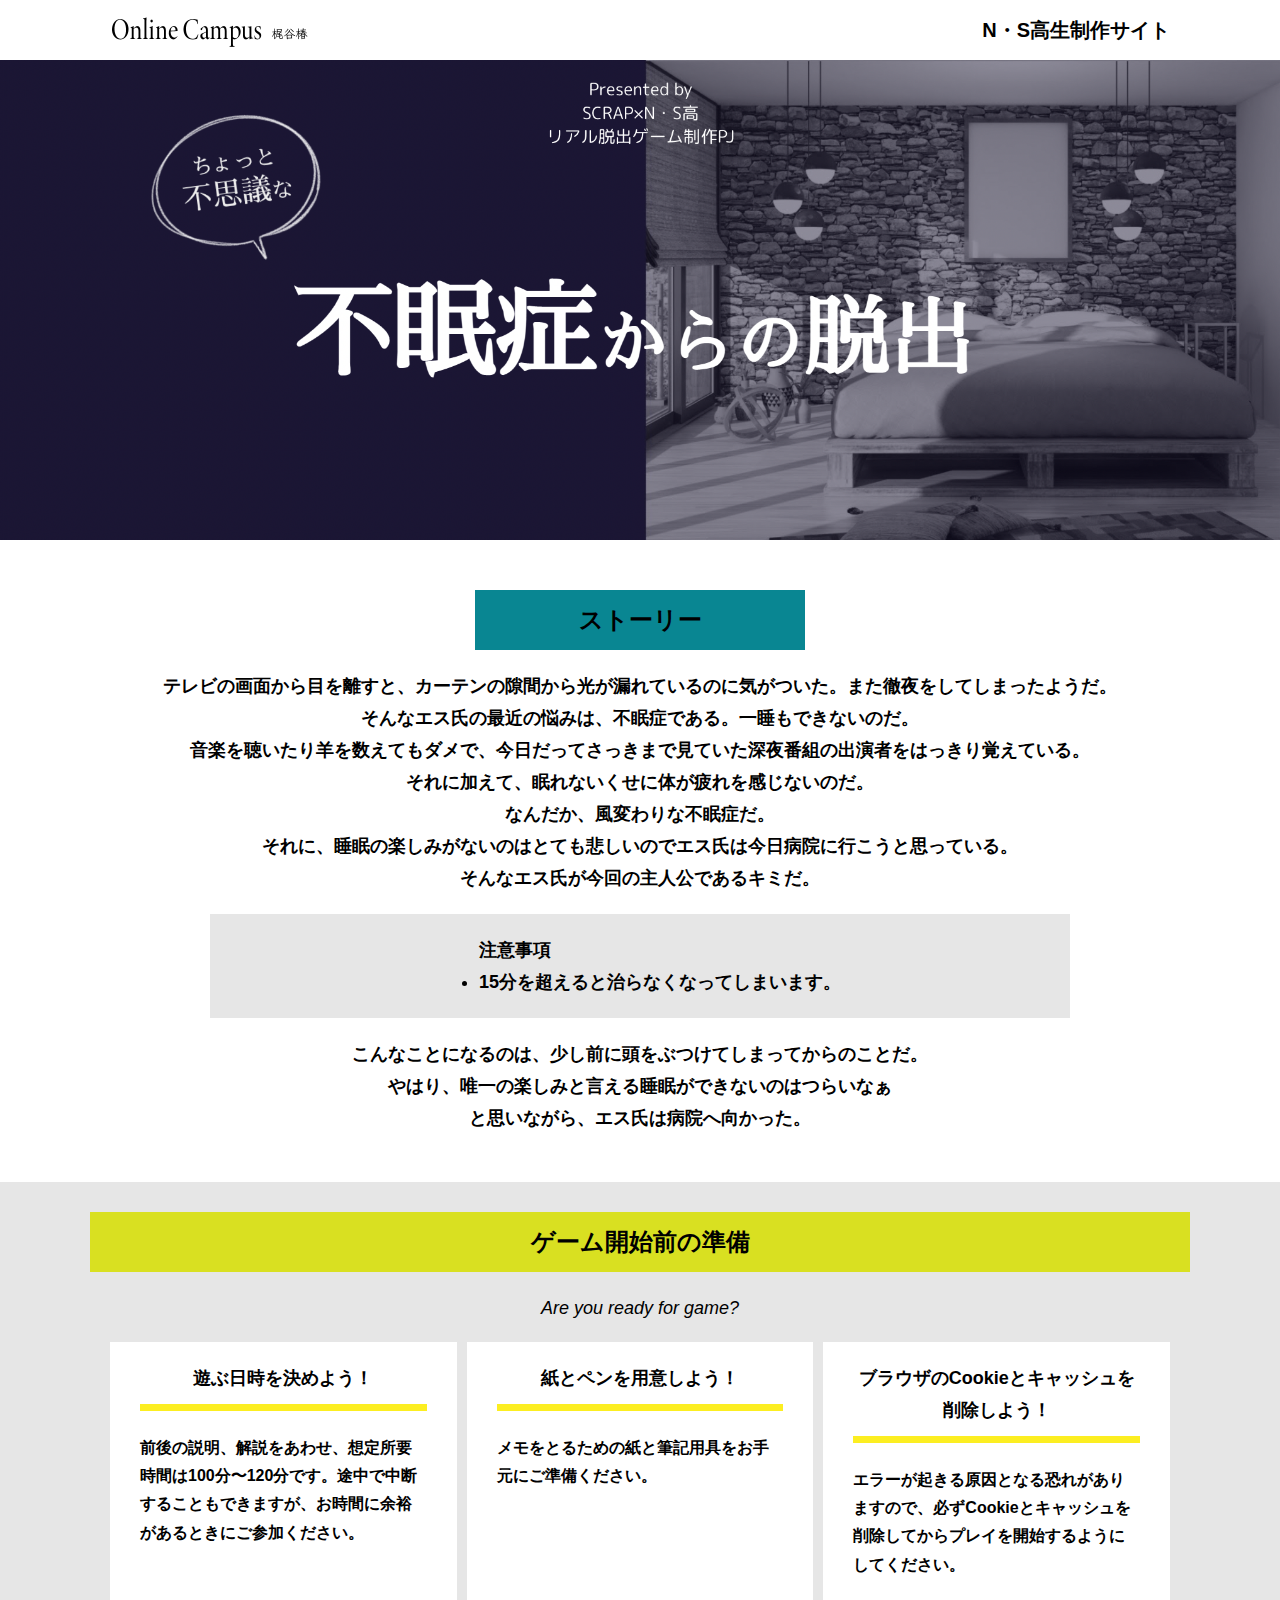
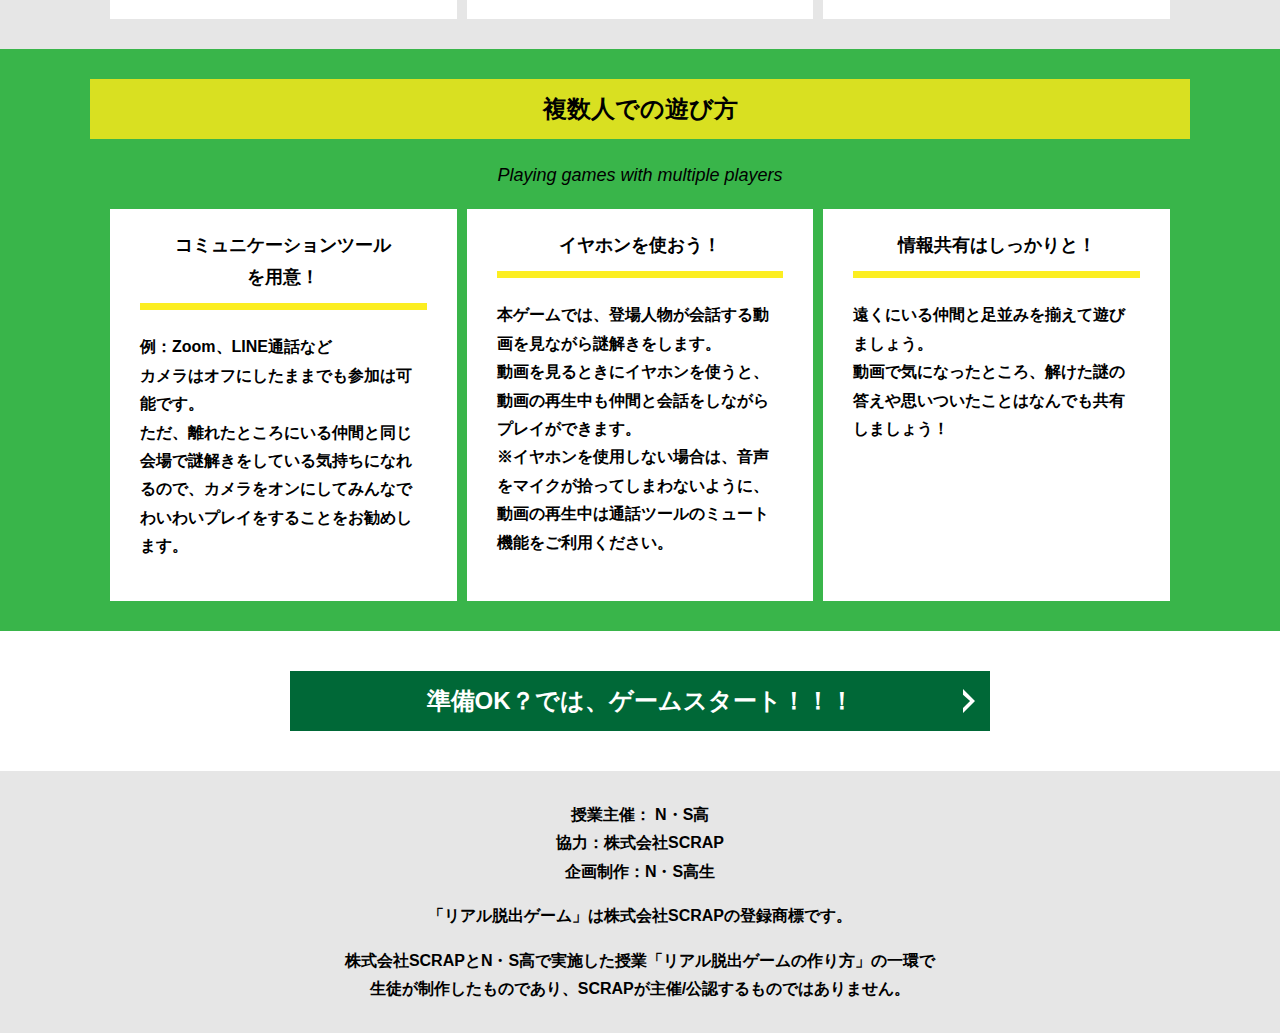
==== commit 7842c855: "Update index.html" ====
--- a/index.html
+++ b/index.html
@@ -34,7 +34,7 @@
             そんなエス氏の最近の悩みは、不眠症である。一睡もできないのだ。<br>
             音楽を聴いたり羊を数えてもダメで、今日だってさっきまで見ていた深夜番組の出演者をはっきり覚えている。<br>
             それに加えて、眠れないくせに体が疲れを感じないのだ。<br>
-            なんだか、風変わりな不眠症だ。
+            なんだか、風変わりな不眠症だ。<br>
             それに、睡眠の楽しみがないのはとても悲しいのでエス氏は今日病院に行こうと思っている。<br>
             そんなエス氏が今回の主人公であるキミだ。<br>
            </p>
@@ -44,8 +44,8 @@
             　 <li>15分を超えると治らなくなってしまいます。</li>
             </ul>
           </div>
-          <p class="text-center">いつの間にか、タイマーが起動した。29:58、29:57・・・急がなきゃ。<br>
-            まずはこの暗号を解かなくては！</p>
+          <p class="text-center">こんなことになるのは、少し前に頭をぶつけてしまってからのことだ。<br>やはり、唯一の楽しみと言える睡眠ができないのはつらいなぁ<br>
+            と思いながら、エス氏は病院へ向かった。</p>
         </div>
       </div>
     </section>
